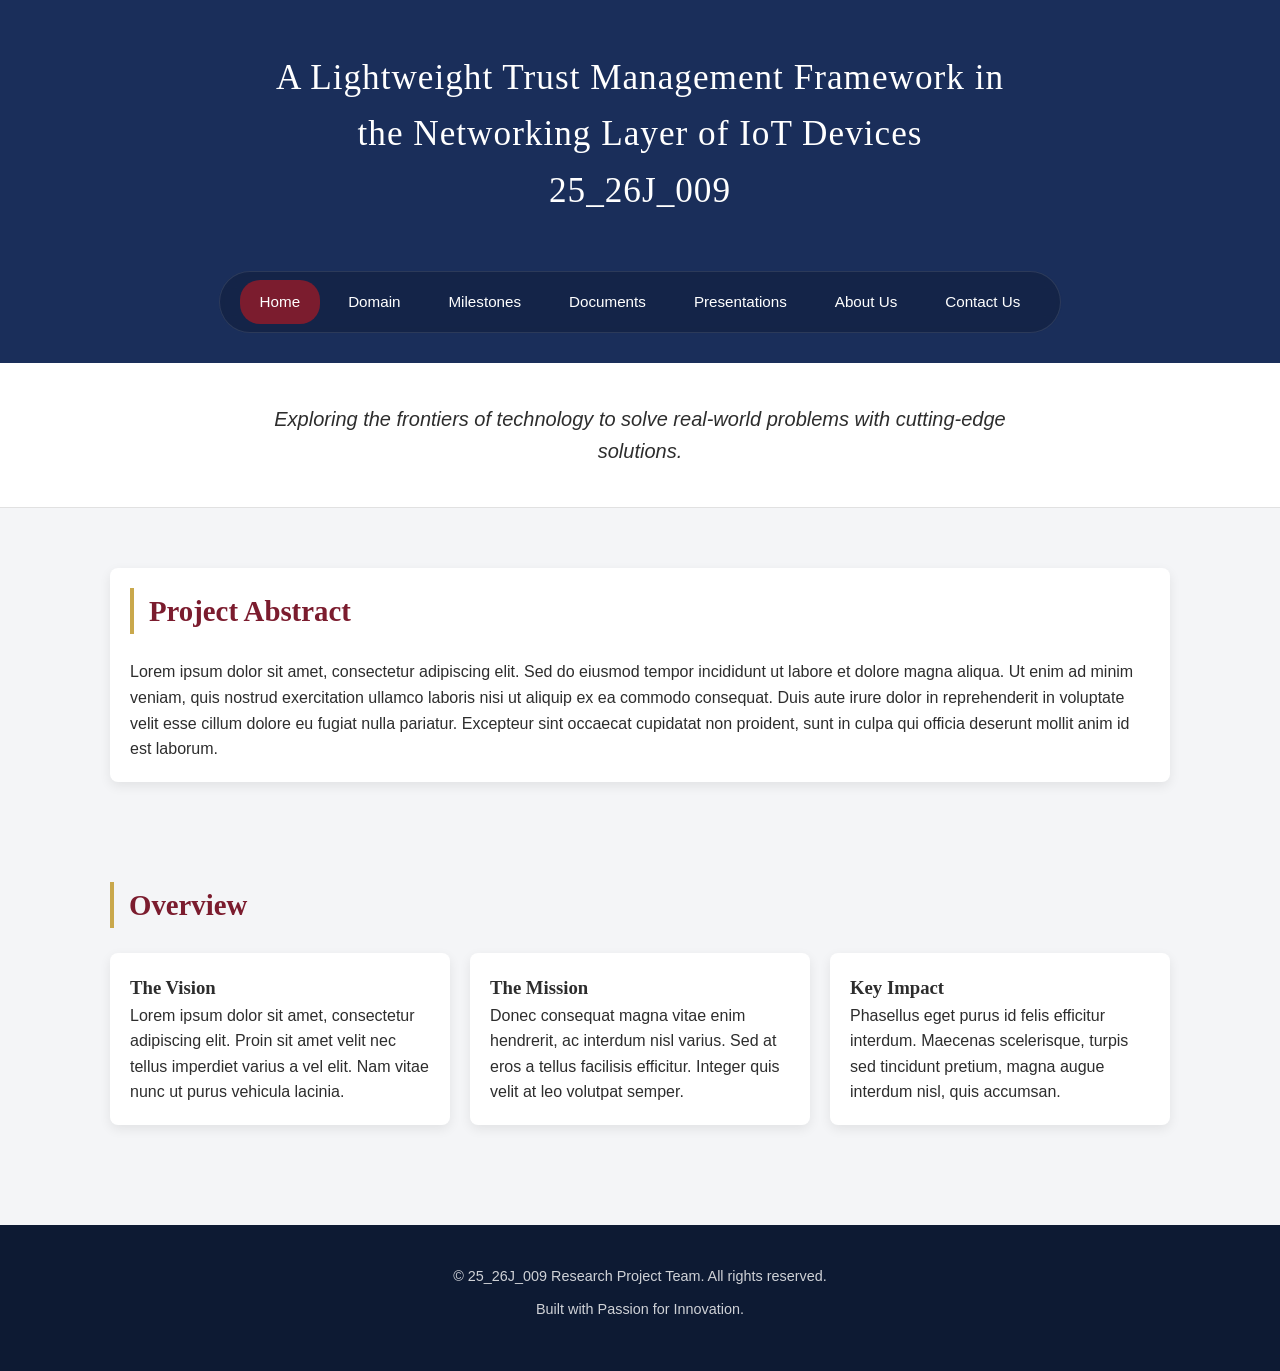
==== index.html @ a4b82c7e "Add files via upload" ====
<!DOCTYPE html>
<html lang="en">

<head>
    <meta charset="UTF-8">
    <meta name="viewport" content="width=device-width, initial-scale=1.0">
    <title>Home | 25_26J_009</title>
    <link rel="stylesheet" href="css/style.css">
</head>

<body>

    <header>
        <div class="container">
            <nav>
                <a href="index.html" class="active">Home</a>
                <a href="domain.html">Domain</a>
                <a href="milestones.html">Milestones</a>
                <a href="documents.html">Documents</a>
                <a href="presentations.html">Presentations</a>
                <a href="about.html">About Us</a>
                <a href="contact.html">Contact Us</a>
            </nav>
        </div>
    </header>

    <main>
        <section class="hero">
            <div class="container">
                <h1>A Lightweight Trust Management Framework in<br>the Networking Layer of IoT Devices<br>25_26J_009</h1>
                <p>Exploring the frontiers of technology to solve real-world problems with cutting-edge solutions.</p>
            </div>
        </section>

        <section>
            <div class="container">
                <div class="card">
                    <h2>Project Abstract</h2>
                    <p>Lorem ipsum dolor sit amet, consectetur adipiscing elit. Sed do eiusmod tempor incididunt ut
                        labore et dolore magna aliqua. Ut enim ad minim veniam, quis nostrud exercitation ullamco
                        laboris nisi ut aliquip ex ea commodo consequat. Duis aute irure dolor in reprehenderit in
                        voluptate velit esse cillum dolore eu fugiat nulla pariatur. Excepteur sint occaecat cupidatat
                        non proident, sunt in culpa qui officia deserunt mollit anim id est laborum.</p>
                </div>
            </div>
        </section>

        <section>
            <div class="container">
                <h2>Overview</h2>
                <div class="card-grid">
                    <div class="card">
                        <h3>The Vision</h3>
                        <p>Lorem ipsum dolor sit amet, consectetur adipiscing elit. Proin sit amet velit nec tellus
                            imperdiet varius a vel elit. Nam vitae nunc ut purus vehicula lacinia.</p>
                    </div>
                    <div class="card">
                        <h3>The Mission</h3>
                        <p>Donec consequat magna vitae enim hendrerit, ac interdum nisl varius. Sed at eros a tellus
                            facilisis efficitur. Integer quis velit at leo volutpat semper.</p>
                    </div>
                    <div class="card">
                        <h3>Key Impact</h3>
                        <p>Phasellus eget purus id felis efficitur interdum. Maecenas scelerisque, turpis sed tincidunt
                            pretium, magna augue interdum nisl, quis accumsan.</p>
                    </div>
                </div>
            </div>
        </section>
    </main>

    <footer>
        <div class="container">
            <p>&copy; 25_26J_009 Research Project Team. All rights reserved.</p>
            <p>Built with Passion for Innovation.</p>
        </div>
    </footer>

</body>

</html>
---- css/style.css ----
/* Academic/University Style Design System */

:root {
    --primary: #1a2e5a;      /* Deep Navy */
    --secondary: #7b1c2e;    /* Maroon/Burgundy */
    --accent: #c9a84c;       /* Gold/Amber */
    --background: #f4f5f7;   /* Light Grey */
    --text: #2d2d2d;         /* Dark Grey */
    --white: #ffffff;
    --shadow: 0 4px 12px rgba(0, 0, 0, 0.08);
    --radius: 8px;
}

/* Reset & Base Styles */
* {
    margin: 0;
    padding: 0;
    box-sizing: border-box;
}

body {
    background-color: var(--background);
    color: var(--text);
    font-family: 'Segoe UI', Tahoma, Geneva, Verdana, sans-serif;
    font-size: 16px;
    line-height: 1.6;
}

.container {
    max-width: 1100px;
    margin: 0 auto;
    padding: 0 20px;
}

/* Typography */
h1, h2, h3, h4, .serif {
    font-family: Georgia, 'Times New Roman', Times, serif;
    font-weight: 700;
}

/* Header Banner */
header {
    background-color: var(--primary);
    width: 100%;
    padding: 50px 0 30px;
    text-align: center;
}

/* Adding Project Title via CSS Pseudo-element for a site-wide appearance */
header::before {
    content: "A Lightweight Trust Management Framework in\A the Networking Layer of IoT Devices\A 25_26J_009";
    display: inline-block; 
    white-space: pre-wrap; /* Enable rendering of the \A line breaks */
    color: var(--white);
    font-family: Georgia, serif;
    font-size: 2.2rem;
    letter-spacing: 1px;
    margin-bottom: 30px;
    padding-bottom: 12px;
}

/* Navigation Bar */
nav {
    display: inline-flex;
    justify-content: center;
    gap: 8px;
    flex-wrap: wrap;
    background-color: rgba(0, 0, 0, 0.2);
    padding: 8px 20px;
    border-radius: 40px;
    border: 1px solid rgba(255, 255, 255, 0.1);
    backdrop-filter: blur(8px);
    margin-top: 10px;
}

nav a {
    text-decoration: none;
    color: var(--white);
    padding: 8px 18px;
    border-radius: 20px;
    font-size: 0.95rem;
    font-weight: 500;
    transition: all 0.3s ease;
    border: 2px solid transparent;
}

nav a:hover {
    border-color: var(--accent);
    background-color: rgba(201, 168, 76, 0.1);
}

nav a.active {
    background-color: var(--secondary);
    color: var(--white);
}

/* Hero Section (Home Page) */
.hero {
    background-color: var(--white);
    padding: 40px 0;
    border-bottom: 1px solid #e1e1e1;
    margin-bottom: 20px;
    text-align: center;
}

.hero h1 {
    display: none; /* Hidden because it's now in the site-wide header::before */
}

.hero p {
    font-size: 1.25rem;
    color: var(--text);
    font-style: italic;
    max-width: 800px;
    margin: 0 auto;
}

/* Section Styling */
section {
    padding: 40px 0;
}

section h2 {
    color: var(--secondary);
    font-size: 1.8rem;
    border-left: 4px solid var(--accent);
    padding-left: 15px;
    margin-bottom: 25px;
}

.section-title h2 {
    text-align: left; /* Aligning with the academic style requirement */
}

/* Cards */
.card, .contact-form, .doc-list li {
    background-color: var(--white);
    border-radius: var(--radius);
    padding: 20px;
    box-shadow: var(--shadow);
    margin-bottom: 20px;
    transition: transform 0.2s ease;
}

.member-card {
    background-color: var(--white);
    border-radius: var(--radius);
    box-shadow: var(--shadow);
    margin-bottom: 20px;
    transition: transform 0.2s ease;
    overflow: hidden; /* To keep images within rounded corners */
}

.member-card:hover {
    transform: translateY(-5px);
}

.card-grid, .member-grid {
    display: grid;
    grid-template-columns: repeat(auto-fit, minmax(300px, 1fr));
    gap: 20px;
}

/* Tables (Milestones) */
.milestone-table {
    width: 100%;
    border-collapse: collapse;
    margin-top: 20px;
    background-color: var(--white);
    border-radius: var(--radius);
    overflow: hidden;
    box-shadow: var(--shadow);
}

.milestone-table th {
    background-color: var(--primary);
    color: var(--white);
    padding: 15px;
    text-align: left;
    font-family: Georgia, serif;
}

.milestone-table td {
    padding: 12px 15px;
    border-bottom: 1px solid #eee;
}

.milestone-table tr:nth-child(even) {
    background-color: #f9f9f9;
}

.milestone-table tr:hover {
    background-color: #f1f1f1;
}

/* Forms & Buttons */
.form-group {
    margin-bottom: 15px;
}

.form-group label {
    display: block;
    margin-bottom: 5px;
    font-weight: 600;
}

input, textarea, select {
    width: 100%;
    padding: 10px;
    border: 1px solid #ccc;
    border-radius: 4px;
    font-family: inherit;
}

button, input[type="submit"] {
    background-color: var(--secondary);
    color: var(--white);
    padding: 12px 25px;
    border: none;
    border-radius: 25px;
    cursor: pointer;
    font-weight: 600;
    transition: background 0.3s ease;
}

button:hover, input[type="submit"]:hover {
    background-color: #5a1421;
}

/* Links */
a {
    color: var(--accent);
    text-decoration: none;
    font-weight: 600;
}

a:hover {
    text-decoration: underline;
}

/* Document List */
ul.doc-list {
    list-style: none;
}

ul.doc-list li {
    display: flex;
    justify-content: space-between;
    align-items: center;
    padding: 15px 25px;
}

.doc-info {
    display: flex;
    align-items: center;
    gap: 15px;
}

.doc-icon {
    font-size: 1.5rem;
}

/* Status Badges */
.badge {
    padding: 6px 14px;
    border-radius: 12px;
    font-size: 0.85rem;
    font-weight: 700;
    text-transform: uppercase;
}

.badge-available {
    background-color: #28a745;
    color: white;
}

.badge-pending {
    background-color: #6c757d;
    color: white;
}

/* Member Photos & Cards */
.member-image {
    width: 100%;
    height: 250px;
    overflow: hidden;
}

.member-image img {
    width: 100%;
    height: 100%;
    object-fit: cover;
    transition: transform 0.5s ease;
}

.member-card:hover .member-image img {
    transform: scale(1.05);
}

.member-info {
    padding: 20px;
    text-align: center;
}

.member-info h3 {
    margin-bottom: 5px;
    color: var(--primary);
}

/* Footer */
footer {
    background-color: #0d1a33; /* Darker Navy */
    color: var(--white);
    padding: 40px 0;
    text-align: center;
    margin-top: 40px;
}

footer p {
    margin-bottom: 10px;
    font-size: 0.9rem;
    opacity: 0.8;
}

/* Responsive */
@media (max-width: 768px) {
    header::before {
        font-size: 1.5rem;
    }
    
    nav {
        flex-direction: column;
        align-items: center;
        border-radius: 15px;
        display: flex;
        width: fit-content;
        margin: 20px auto 0;
        padding: 10px;
    }
    
    nav a {
        text-align: center;
    }
    
    .milestone-table {
        display: block;
        overflow-x: auto;
    }
}
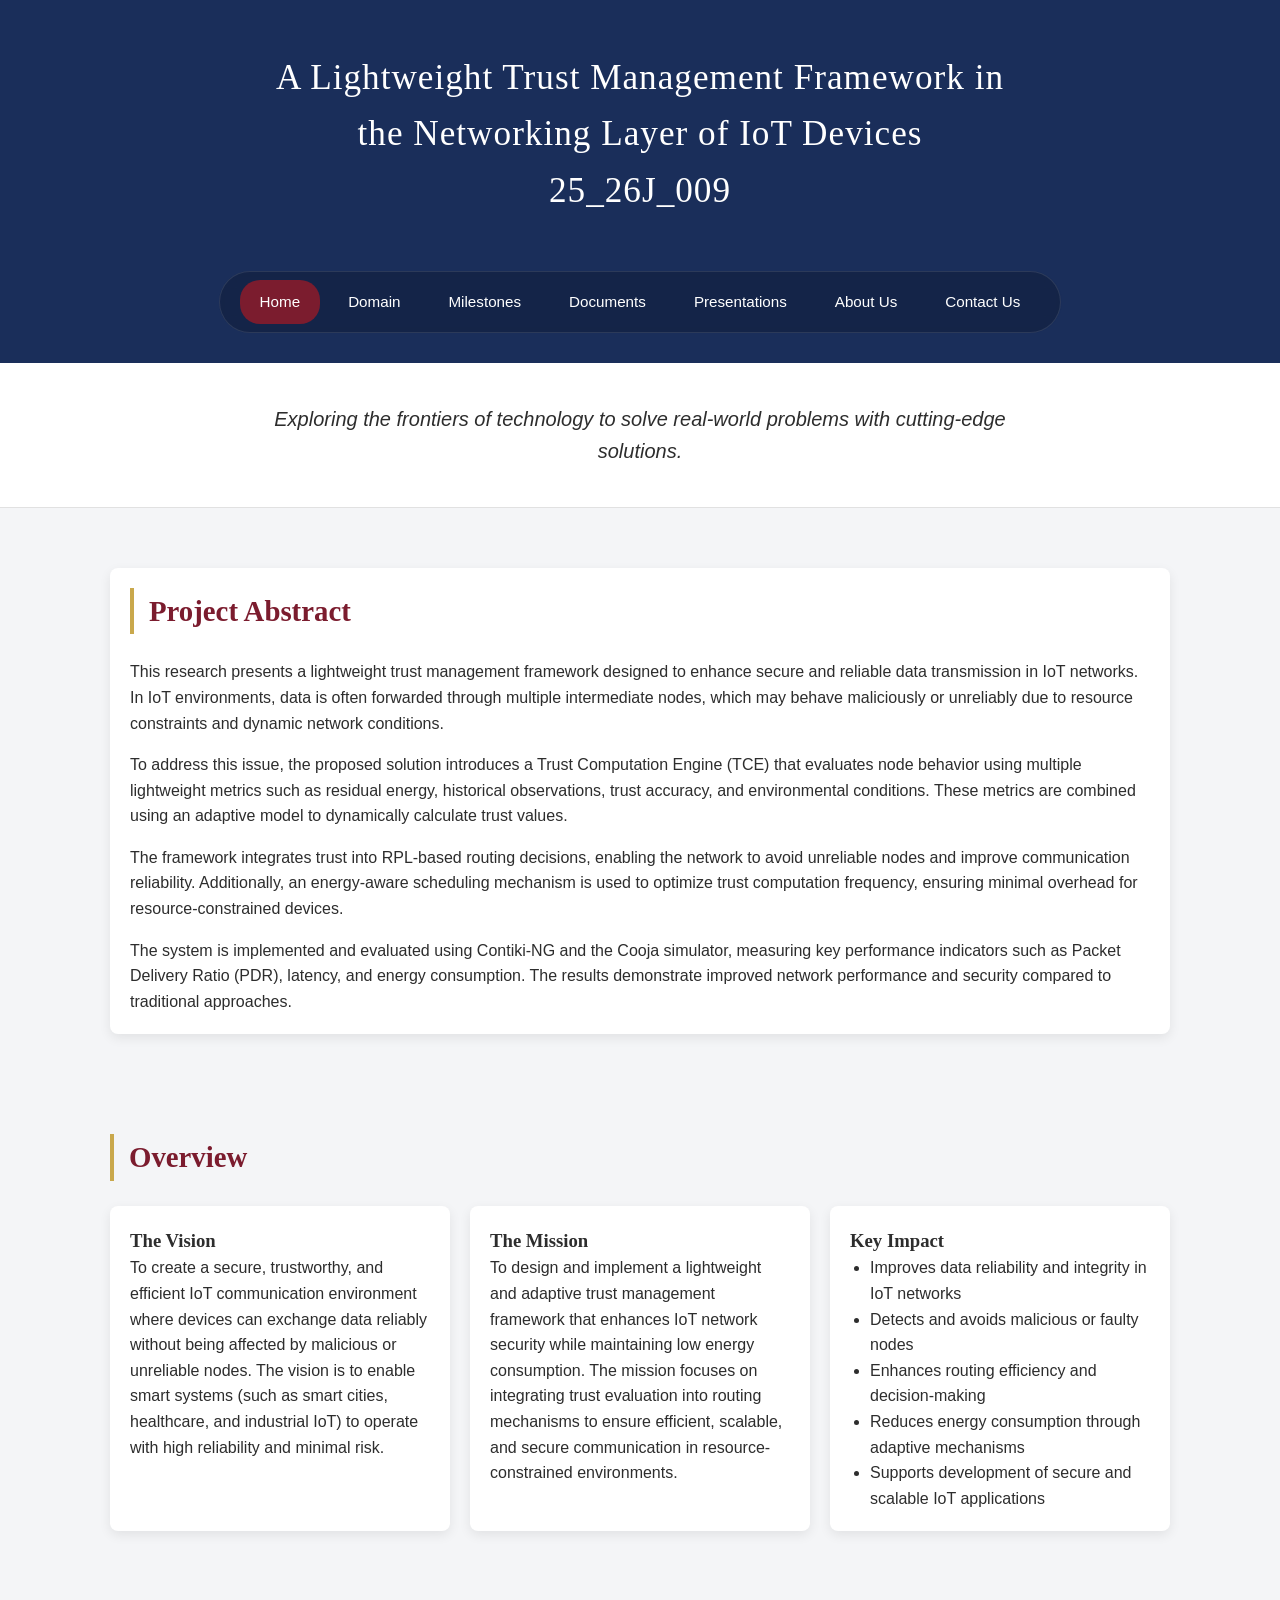
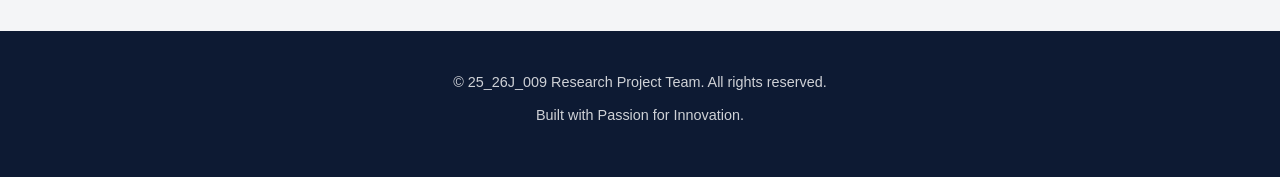
==== commit c4fb1617: "feat: add project documentation, reports, and presentation files to assets directory" ====
--- a/index.html
+++ b/index.html
@@ -36,11 +36,10 @@
             <div class="container">
                 <div class="card">
                     <h2>Project Abstract</h2>
-                    <p>Lorem ipsum dolor sit amet, consectetur adipiscing elit. Sed do eiusmod tempor incididunt ut
-                        labore et dolore magna aliqua. Ut enim ad minim veniam, quis nostrud exercitation ullamco
-                        laboris nisi ut aliquip ex ea commodo consequat. Duis aute irure dolor in reprehenderit in
-                        voluptate velit esse cillum dolore eu fugiat nulla pariatur. Excepteur sint occaecat cupidatat
-                        non proident, sunt in culpa qui officia deserunt mollit anim id est laborum.</p>
+                    <p>This research presents a lightweight trust management framework designed to enhance secure and reliable data transmission in IoT networks. In IoT environments, data is often forwarded through multiple intermediate nodes, which may behave maliciously or unreliably due to resource constraints and dynamic network conditions.</p>
+                    <p style="margin-top: 1rem;">To address this issue, the proposed solution introduces a Trust Computation Engine (TCE) that evaluates node behavior using multiple lightweight metrics such as residual energy, historical observations, trust accuracy, and environmental conditions. These metrics are combined using an adaptive model to dynamically calculate trust values.</p>
+                    <p style="margin-top: 1rem;">The framework integrates trust into RPL-based routing decisions, enabling the network to avoid unreliable nodes and improve communication reliability. Additionally, an energy-aware scheduling mechanism is used to optimize trust computation frequency, ensuring minimal overhead for resource-constrained devices.</p>
+                    <p style="margin-top: 1rem;">The system is implemented and evaluated using Contiki-NG and the Cooja simulator, measuring key performance indicators such as Packet Delivery Ratio (PDR), latency, and energy consumption. The results demonstrate improved network performance and security compared to traditional approaches.</p>
                 </div>
             </div>
         </section>
@@ -51,18 +50,21 @@
                 <div class="card-grid">
                     <div class="card">
                         <h3>The Vision</h3>
-                        <p>Lorem ipsum dolor sit amet, consectetur adipiscing elit. Proin sit amet velit nec tellus
-                            imperdiet varius a vel elit. Nam vitae nunc ut purus vehicula lacinia.</p>
+                        <p>To create a secure, trustworthy, and efficient IoT communication environment where devices can exchange data reliably without being affected by malicious or unreliable nodes. The vision is to enable smart systems (such as smart cities, healthcare, and industrial IoT) to operate with high reliability and minimal risk.</p>
                     </div>
                     <div class="card">
                         <h3>The Mission</h3>
-                        <p>Donec consequat magna vitae enim hendrerit, ac interdum nisl varius. Sed at eros a tellus
-                            facilisis efficitur. Integer quis velit at leo volutpat semper.</p>
+                        <p>To design and implement a lightweight and adaptive trust management framework that enhances IoT network security while maintaining low energy consumption. The mission focuses on integrating trust evaluation into routing mechanisms to ensure efficient, scalable, and secure communication in resource-constrained environments.</p>
                     </div>
                     <div class="card">
                         <h3>Key Impact</h3>
-                        <p>Phasellus eget purus id felis efficitur interdum. Maecenas scelerisque, turpis sed tincidunt
-                            pretium, magna augue interdum nisl, quis accumsan.</p>
+                        <ul style="text-align: left; padding-left: 20px; color: var(--text);">
+                            <li>Improves data reliability and integrity in IoT networks</li>
+                            <li>Detects and avoids malicious or faulty nodes</li>
+                            <li>Enhances routing efficiency and decision-making</li>
+                            <li>Reduces energy consumption through adaptive mechanisms</li>
+                            <li>Supports development of secure and scalable IoT applications</li>
+                        </ul>
                     </div>
                 </div>
             </div>
--- a/css/style.css
+++ b/css/style.css
@@ -322,8 +322,160 @@
     opacity: 0.8;
 }
 
+/* Dropdown Accordions */
+details.research-papers, details.checklists {
+    width: 100%;
+    background-color: var(--white);
+    border-radius: var(--radius);
+    padding: 0;
+    box-shadow: var(--shadow);
+    margin-bottom: 2rem;
+    overflow: hidden;
+    border: 1px solid #e1e1e1;
+}
+
+details.research-papers summary, details.checklists summary {
+    list-style: none;
+    cursor: pointer;
+    padding: 18px 25px;
+    background-color: #fdfdfd; /* Off-white */
+    color: var(--primary);
+    font-family: Georgia, serif;
+    font-weight: 700;
+    font-size: 1.3rem;
+    display: flex;
+    justify-content: space-between;
+    align-items: center;
+    transition: all 0.3s ease;
+    border-bottom: 1px solid transparent;
+}
+
+details.research-papers[open] summary, details.checklists[open] summary {
+    border-bottom: 1px solid #eee;
+    background-color: #f8f8f8;
+}
+
+details.research-papers summary:hover, details.checklists summary:hover {
+    background-color: #f5f5f5;
+}
+
+details.research-papers summary::after, details.checklists summary::after {
+    content: '▼';
+    font-size: 0.8rem;
+    transition: transform 0.3s ease;
+    color: var(--accent);
+}
+
+details.research-papers[open] summary::after, details.checklists[open] summary::after {
+    transform: rotate(180deg);
+}
+
+.papers-container {
+    padding: 10px;
+}
+
+.dropdown-border-box {
+    border: 1px solid #ddd;
+    border-radius: 12px;
+    margin: 5px;
+    padding: 5px;
+    background-color: transparent;
+}
+
+.checklist-section-title {
+    padding: 15px 20px 5px;
+    color: var(--secondary);
+    font-size: 1.1rem;
+    font-weight: 700;
+    text-transform: uppercase;
+    letter-spacing: 1px;
+}
+
+.paper-item {
+    padding: 12px 20px;
+    border-bottom: 1px solid #eee;
+    display: flex;
+    justify-content: space-between;
+    align-items: center;
+    gap: 20px;
+}
+
+.paper-item:last-child {
+    border-bottom: none;
+}
+
+.paper-details {
+    flex: 1;
+}
+
+.paper-title {
+    color: var(--primary);
+    font-size: 1.1rem;
+    font-weight: 700;
+    margin-bottom: 8px;
+    line-height: 1.4;
+}
+
+.paper-author {
+    font-weight: 600;
+    margin-bottom: 4px;
+}
+
+.paper-author a {
+    color: var(--text);
+    text-decoration: none;
+}
+
+.paper-author a:hover {
+    color: var(--primary);
+    text-decoration: underline;
+}
+
+.paper-dept {
+    font-size: 0.85rem;
+    color: #666;
+    line-height: 1.5;
+}
+
+/* Nested Accordions */
+details.nested-checklist {
+    border-bottom: 1px solid #eee;
+}
+
+details.nested-checklist:last-child {
+    border-bottom: none;
+}
+
+details.nested-checklist summary {
+    background-color: transparent !important;
+    padding: 12px 20px !important;
+    font-size: 1.05rem !important;
+    font-weight: 600 !important;
+    color: var(--secondary) !important;
+    border-bottom: none !important;
+}
+
+details.nested-checklist summary:hover {
+    background-color: #f9f9f9 !important;
+}
+
+details.nested-checklist[open] summary {
+    color: var(--primary) !important;
+}
+
 /* Responsive */
 @media (max-width: 768px) {
+    .paper-item {
+        flex-direction: column;
+        align-items: flex-start;
+        gap: 10px;
+    }
+    
+    .paper-item .badge {
+        width: 100%;
+        text-align: center;
+    }
+    
     header::before {
         font-size: 1.5rem;
     }
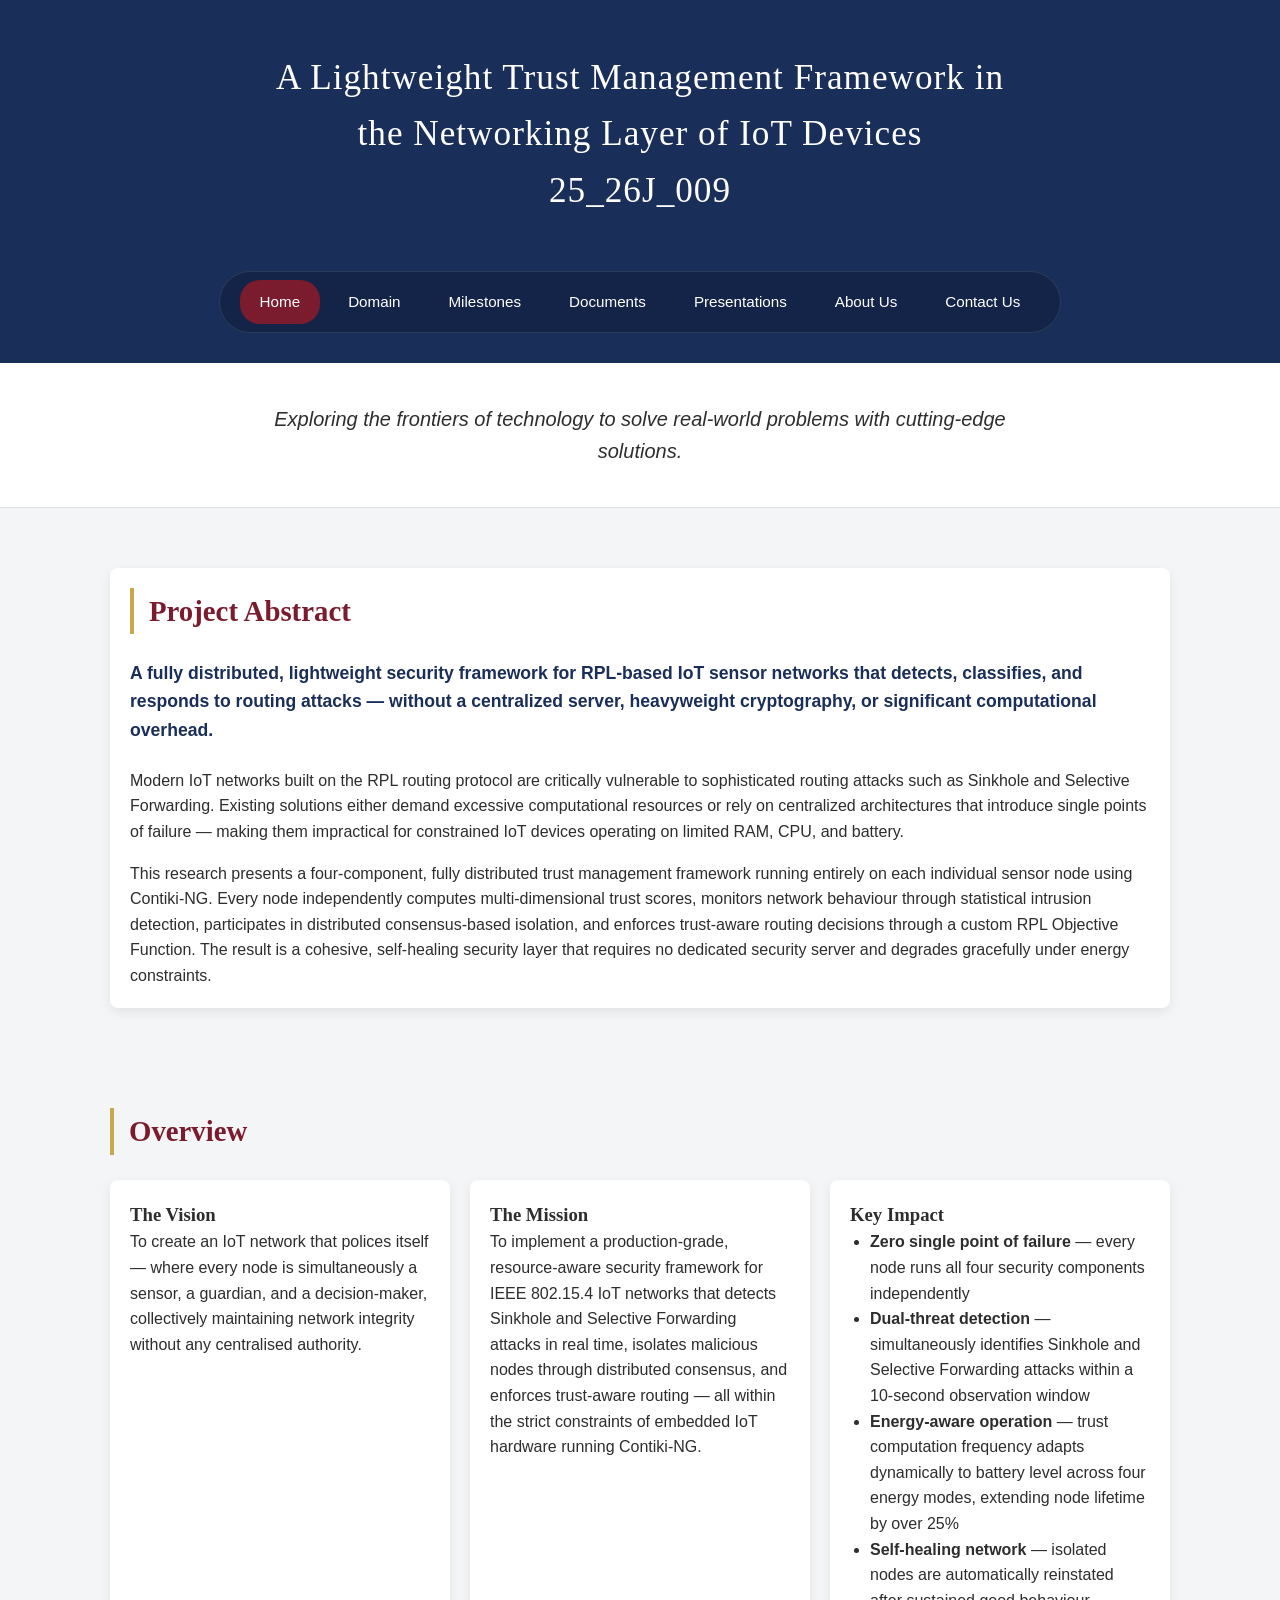
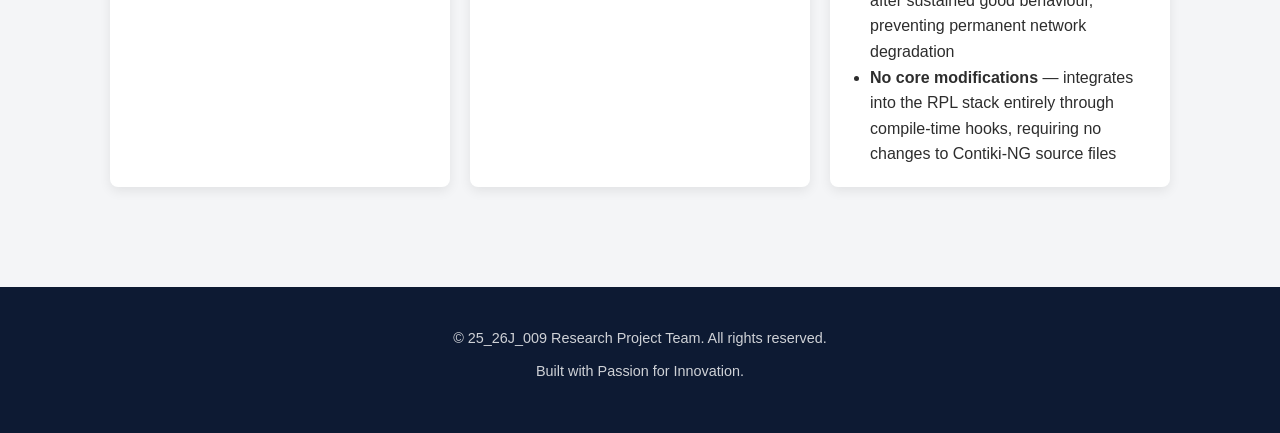
==== commit 1572c151: "feat: add individual proposal reports and update document download links to open in new tab" ====
--- a/index.html
+++ b/index.html
@@ -36,10 +36,9 @@
             <div class="container">
                 <div class="card">
                     <h2>Project Abstract</h2>
-                    <p>This research presents a lightweight trust management framework designed to enhance secure and reliable data transmission in IoT networks. In IoT environments, data is often forwarded through multiple intermediate nodes, which may behave maliciously or unreliably due to resource constraints and dynamic network conditions.</p>
-                    <p style="margin-top: 1rem;">To address this issue, the proposed solution introduces a Trust Computation Engine (TCE) that evaluates node behavior using multiple lightweight metrics such as residual energy, historical observations, trust accuracy, and environmental conditions. These metrics are combined using an adaptive model to dynamically calculate trust values.</p>
-                    <p style="margin-top: 1rem;">The framework integrates trust into RPL-based routing decisions, enabling the network to avoid unreliable nodes and improve communication reliability. Additionally, an energy-aware scheduling mechanism is used to optimize trust computation frequency, ensuring minimal overhead for resource-constrained devices.</p>
-                    <p style="margin-top: 1rem;">The system is implemented and evaluated using Contiki-NG and the Cooja simulator, measuring key performance indicators such as Packet Delivery Ratio (PDR), latency, and energy consumption. The results demonstrate improved network performance and security compared to traditional approaches.</p>
+                    <p style="font-size: 1.1rem; color: var(--primary); font-weight: 600; margin-bottom: 1.5rem;">A fully distributed, lightweight security framework for RPL-based IoT sensor networks that detects, classifies, and responds to routing attacks — without a centralized server, heavyweight cryptography, or significant computational overhead.</p>
+                    <p>Modern IoT networks built on the RPL routing protocol are critically vulnerable to sophisticated routing attacks such as Sinkhole and Selective Forwarding. Existing solutions either demand excessive computational resources or rely on centralized architectures that introduce single points of failure — making them impractical for constrained IoT devices operating on limited RAM, CPU, and battery.</p>
+                    <p style="margin-top: 1rem;">This research presents a four-component, fully distributed trust management framework running entirely on each individual sensor node using Contiki-NG. Every node independently computes multi-dimensional trust scores, monitors network behaviour through statistical intrusion detection, participates in distributed consensus-based isolation, and enforces trust-aware routing decisions through a custom RPL Objective Function. The result is a cohesive, self-healing security layer that requires no dedicated security server and degrades gracefully under energy constraints.</p>
                 </div>
             </div>
         </section>
@@ -50,20 +49,20 @@
                 <div class="card-grid">
                     <div class="card">
                         <h3>The Vision</h3>
-                        <p>To create a secure, trustworthy, and efficient IoT communication environment where devices can exchange data reliably without being affected by malicious or unreliable nodes. The vision is to enable smart systems (such as smart cities, healthcare, and industrial IoT) to operate with high reliability and minimal risk.</p>
+                        <p>To create an IoT network that polices itself — where every node is simultaneously a sensor, a guardian, and a decision-maker, collectively maintaining network integrity without any centralised authority.</p>
                     </div>
                     <div class="card">
                         <h3>The Mission</h3>
-                        <p>To design and implement a lightweight and adaptive trust management framework that enhances IoT network security while maintaining low energy consumption. The mission focuses on integrating trust evaluation into routing mechanisms to ensure efficient, scalable, and secure communication in resource-constrained environments.</p>
+                        <p>To implement a production-grade, resource-aware security framework for IEEE 802.15.4 IoT networks that detects Sinkhole and Selective Forwarding attacks in real time, isolates malicious nodes through distributed consensus, and enforces trust-aware routing — all within the strict constraints of embedded IoT hardware running Contiki-NG.</p>
                     </div>
                     <div class="card">
                         <h3>Key Impact</h3>
-                        <ul style="text-align: left; padding-left: 20px; color: var(--text);">
-                            <li>Improves data reliability and integrity in IoT networks</li>
-                            <li>Detects and avoids malicious or faulty nodes</li>
-                            <li>Enhances routing efficiency and decision-making</li>
-                            <li>Reduces energy consumption through adaptive mechanisms</li>
-                            <li>Supports development of secure and scalable IoT applications</li>
+                        <ul style="text-align: left; padding-left: 20px; color: var(--text); line-height: 1.6;">
+                            <li><strong>Zero single point of failure</strong> — every node runs all four security components independently</li>
+                            <li><strong>Dual-threat detection</strong> — simultaneously identifies Sinkhole and Selective Forwarding attacks within a 10-second observation window</li>
+                            <li><strong>Energy-aware operation</strong> — trust computation frequency adapts dynamically to battery level across four energy modes, extending node lifetime by over 25%</li>
+                            <li><strong>Self-healing network</strong> — isolated nodes are automatically reinstated after sustained good behaviour, preventing permanent network degradation</li>
+                            <li><strong>No core modifications</strong> — integrates into the RPL stack entirely through compile-time hooks, requiring no changes to Contiki-NG source files</li>
                         </ul>
                     </div>
                 </div>
--- a/css/style.css
+++ b/css/style.css
@@ -282,14 +282,20 @@
 /* Member Photos & Cards */
 .member-image {
     width: 100%;
-    height: 250px;
+    height: 280px;
     overflow: hidden;
+    padding: 20px;
+    background-color: #f8fafc;
+    display: flex;
+    justify-content: center;
+    align-items: center;
 }
 
 .member-image img {
-    width: 100%;
-    height: 100%;
-    object-fit: cover;
+    max-width: 100%;
+    max-height: 100%;
+    object-fit: contain;
+    border-radius: 8px;
     transition: transform 0.5s ease;
 }
 
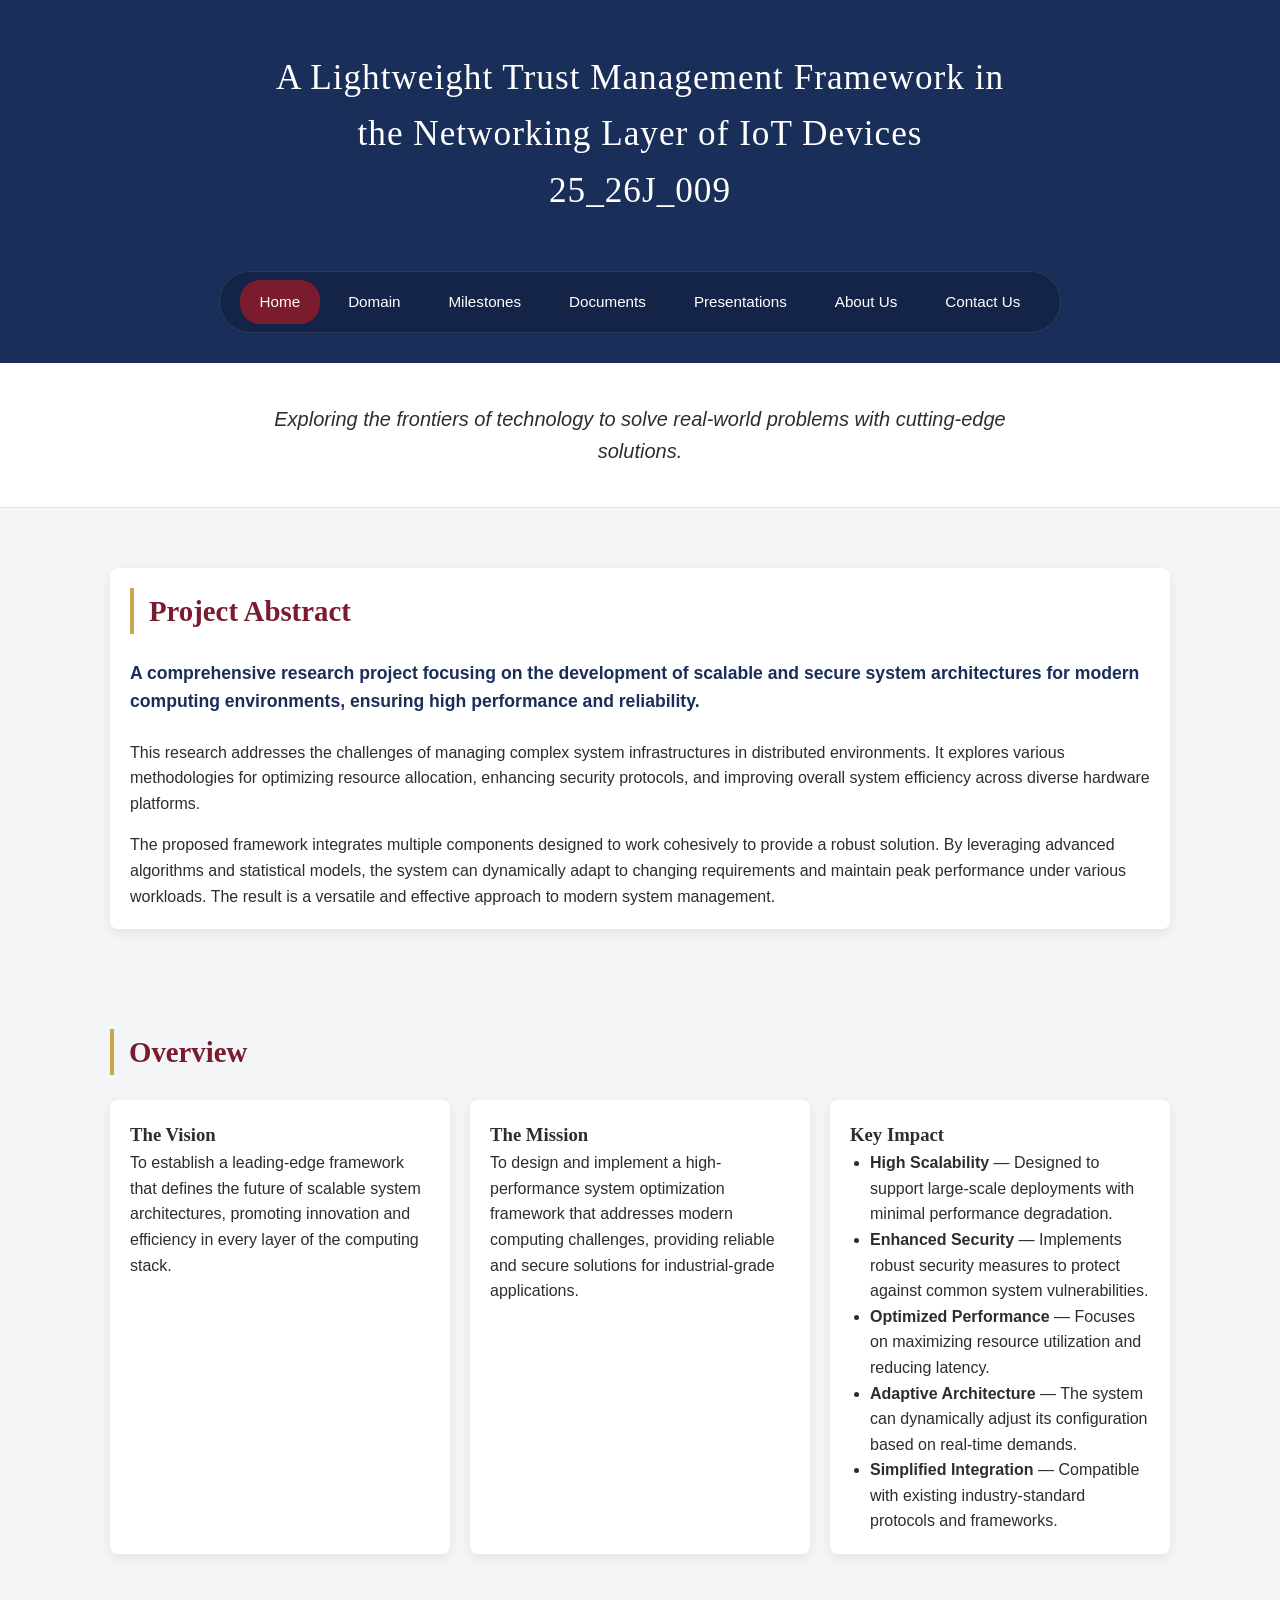
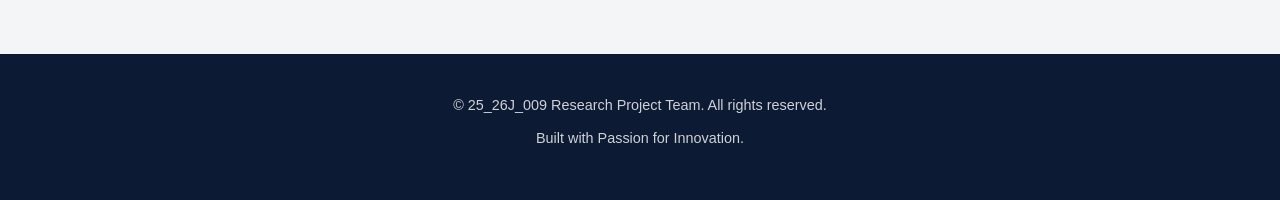
==== commit b43985e0: "refactor: update project branding, milestone terminology, member roles, and upload supporting docume" ====
--- a/index.html
+++ b/index.html
@@ -27,7 +27,7 @@
     <main>
         <section class="hero">
             <div class="container">
-                <h1>A Lightweight Trust Management Framework in<br>the Networking Layer of IoT Devices<br>25_26J_009</h1>
+                <h1>Project Alpha: Scalable System Architecture<br>and Optimization Framework<br>25_26J_009</h1>
                 <p>Exploring the frontiers of technology to solve real-world problems with cutting-edge solutions.</p>
             </div>
         </section>
@@ -36,9 +36,9 @@
             <div class="container">
                 <div class="card">
                     <h2>Project Abstract</h2>
-                    <p style="font-size: 1.1rem; color: var(--primary); font-weight: 600; margin-bottom: 1.5rem;">A fully distributed, lightweight security framework for RPL-based IoT sensor networks that detects, classifies, and responds to routing attacks — without a centralized server, heavyweight cryptography, or significant computational overhead.</p>
-                    <p>Modern IoT networks built on the RPL routing protocol are critically vulnerable to sophisticated routing attacks such as Sinkhole and Selective Forwarding. Existing solutions either demand excessive computational resources or rely on centralized architectures that introduce single points of failure — making them impractical for constrained IoT devices operating on limited RAM, CPU, and battery.</p>
-                    <p style="margin-top: 1rem;">This research presents a four-component, fully distributed trust management framework running entirely on each individual sensor node using Contiki-NG. Every node independently computes multi-dimensional trust scores, monitors network behaviour through statistical intrusion detection, participates in distributed consensus-based isolation, and enforces trust-aware routing decisions through a custom RPL Objective Function. The result is a cohesive, self-healing security layer that requires no dedicated security server and degrades gracefully under energy constraints.</p>
+                    <p style="font-size: 1.1rem; color: var(--primary); font-weight: 600; margin-bottom: 1.5rem;">A comprehensive research project focusing on the development of scalable and secure system architectures for modern computing environments, ensuring high performance and reliability.</p>
+                    <p>This research addresses the challenges of managing complex system infrastructures in distributed environments. It explores various methodologies for optimizing resource allocation, enhancing security protocols, and improving overall system efficiency across diverse hardware platforms.</p>
+                    <p style="margin-top: 1rem;">The proposed framework integrates multiple components designed to work cohesively to provide a robust solution. By leveraging advanced algorithms and statistical models, the system can dynamically adapt to changing requirements and maintain peak performance under various workloads. The result is a versatile and effective approach to modern system management.</p>
                 </div>
             </div>
         </section>
@@ -49,20 +49,20 @@
                 <div class="card-grid">
                     <div class="card">
                         <h3>The Vision</h3>
-                        <p>To create an IoT network that polices itself — where every node is simultaneously a sensor, a guardian, and a decision-maker, collectively maintaining network integrity without any centralised authority.</p>
+                        <p>To establish a leading-edge framework that defines the future of scalable system architectures, promoting innovation and efficiency in every layer of the computing stack.</p>
                     </div>
                     <div class="card">
                         <h3>The Mission</h3>
-                        <p>To implement a production-grade, resource-aware security framework for IEEE 802.15.4 IoT networks that detects Sinkhole and Selective Forwarding attacks in real time, isolates malicious nodes through distributed consensus, and enforces trust-aware routing — all within the strict constraints of embedded IoT hardware running Contiki-NG.</p>
+                        <p>To design and implement a high-performance system optimization framework that addresses modern computing challenges, providing reliable and secure solutions for industrial-grade applications.</p>
                     </div>
                     <div class="card">
                         <h3>Key Impact</h3>
                         <ul style="text-align: left; padding-left: 20px; color: var(--text); line-height: 1.6;">
-                            <li><strong>Zero single point of failure</strong> — every node runs all four security components independently</li>
-                            <li><strong>Dual-threat detection</strong> — simultaneously identifies Sinkhole and Selective Forwarding attacks within a 10-second observation window</li>
-                            <li><strong>Energy-aware operation</strong> — trust computation frequency adapts dynamically to battery level across four energy modes, extending node lifetime by over 25%</li>
-                            <li><strong>Self-healing network</strong> — isolated nodes are automatically reinstated after sustained good behaviour, preventing permanent network degradation</li>
-                            <li><strong>No core modifications</strong> — integrates into the RPL stack entirely through compile-time hooks, requiring no changes to Contiki-NG source files</li>
+                            <li><strong>High Scalability</strong> — Designed to support large-scale deployments with minimal performance degradation.</li>
+                            <li><strong>Enhanced Security</strong> — Implements robust security measures to protect against common system vulnerabilities.</li>
+                            <li><strong>Optimized Performance</strong> — Focuses on maximizing resource utilization and reducing latency.</li>
+                            <li><strong>Adaptive Architecture</strong> — The system can dynamically adjust its configuration based on real-time demands.</li>
+                            <li><strong>Simplified Integration</strong> — Compatible with existing industry-standard protocols and frameworks.</li>
                         </ul>
                     </div>
                 </div>
